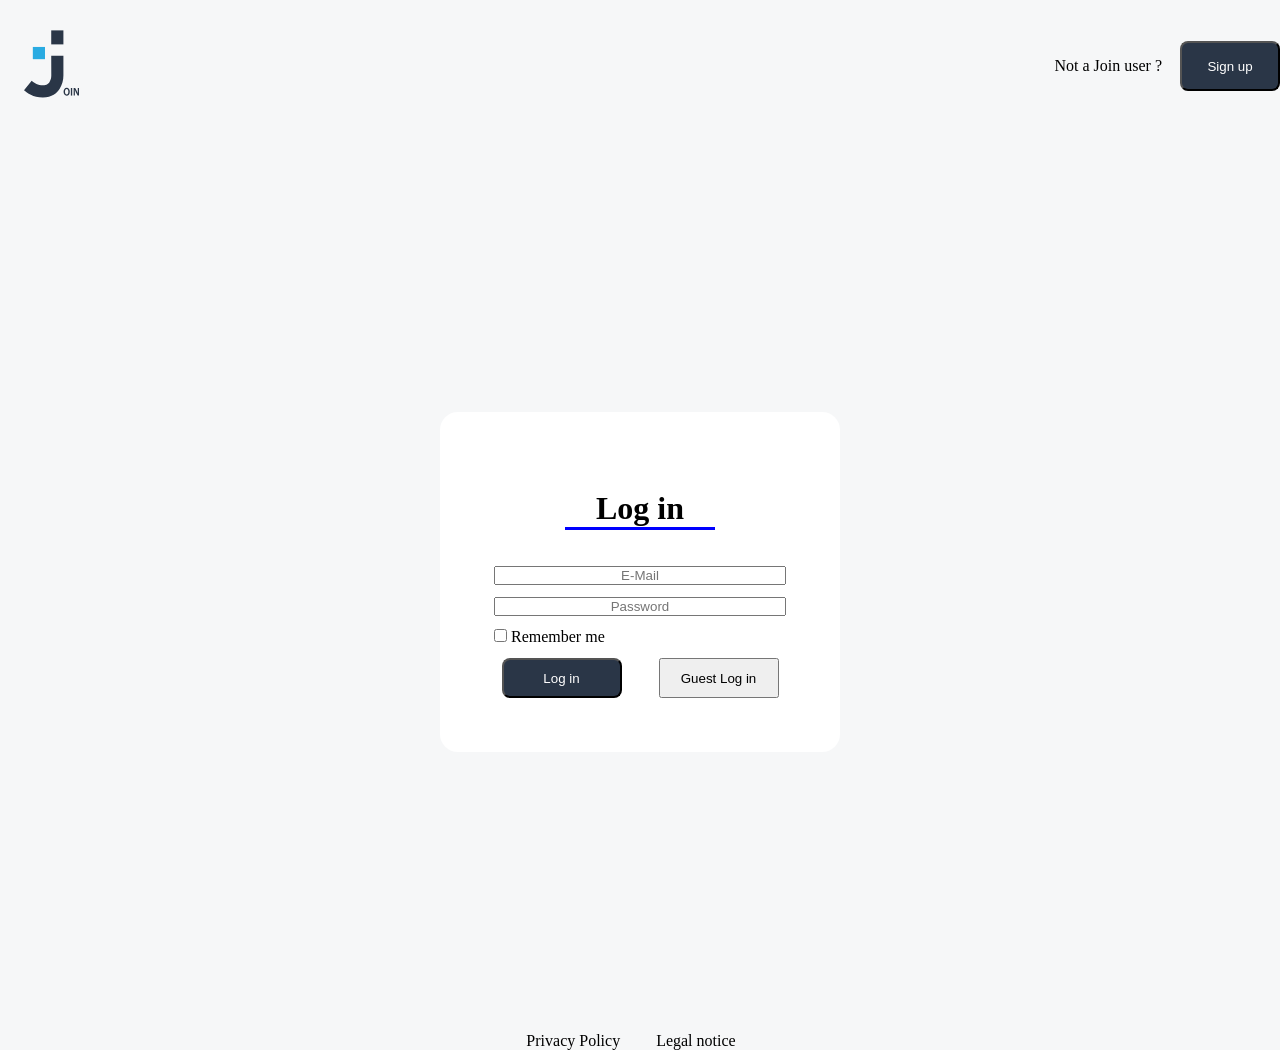
==== index.html @ 878d8b1f "Finish the login page style" ====
<!DOCTYPE html>
<html lang="en">

<head>
    <meta charset="UTF-8">
    <meta name="viewport" content="width=device-width, initial-scale=1.0">
    <title>Join</title>
    <link rel="shortcut icon" href="./assets/icon/icon.svg" type="image/x-icon">
    <link rel="stylesheet" href="./styles/style.css">
    <link rel="stylesheet" href="./styles/base.css">
    <link rel="stylesheet" href="./styles/flexbox.css">
    <link rel="stylesheet" href="./styles/pages/login.css">
    <link rel="stylesheet" href="./styles/media_query.css">
    <script src="./scripts/template.js"></script>
    <script src="./scripts/script.js"></script>
</head>

<body onload="init()">
    <header id="header"></header>
    <main class="d_flex_c">
        <div>
            <div class="formDiv">
                <form class="text-center login-form w-100">
                    <div class="d_flex_c" style="padding: 24px;">
                        <div style="width: 150px;">
                            <h1>Log in</h1>
                            <div class="separator"></div>
                        </div>
                    </div>
                    <div id="email" class="d_flex">
                        <input type="email" placeholder="E-Mail" class="text-center w-100">
                        <img src="" alt="">
                    </div>
                    <div id="password" class="d_flex">
                        <input type="password" placeholder="Password" class="text-center w-100">
                        <img src="" alt="">
                    </div>
                    <div id="checkboxContainer" style="text-align: initial;">
                        <input type="checkbox">
                        <span>Remember me</span>
                    </div>
                    <div class="buttonDiv">
                        <button onclick="loginUser()" class="button bg-blue color-white sign-up">Log in</button>
                        <button onclick="guestLogin()" class="button">Guest Log in</button>
                    </div>
                </form>
                <div class="hiddenMin d_flex notUser" style="padding-top: 24px;">
                    <a><span>Not a Join user ?</span></a> 
                    <button class="bg-blue color-white sign-up">Sign up</button>
                </div>
            </div>
        </div>
    </main>
    <footer id="footer"></footer>
</body>
</html>
---- styles/style.css ----
/* STYLE FOR TEMPLATES */
header {
    display: flex;
    justify-content: space-between;
    align-items: center;
}

.join-icon {
    width: 55px;
    height: 80px;
    margin: 24px;
}

.sign-in {
    align-items: center;
    gap: 18px;
}

.sign-up {
    height: 50px;
    border-radius: 8px;
    width: 100px;
    color: #fff;
    background-color: #2a3647;
}

.button {
    width: 120px;
    height: 40px;
}

.formDiv {
    width: 400px;
}
---- styles/base.css ----
* {
  padding: 0;
  margin: 0;
  box-sizing: border-box;
}

body {
  background-color: #f6f7f8;
}

main {
  align-items: center;
  height: 100vh;
  flex-direction: column;
  gap: 36px;
}

.bg-blue {
  background-color: #2a3647;
}

.color-white {
  color: white;
}

.text-center {
  text-align: center;
}

.w-100 {
  width: 100%;
}
---- styles/flexbox.css ----
.d_flex {
  display: flex;
}

.d_flex_c {
  display: flex;
  justify-content: center;
}
---- styles/pages/login.css ----
.buttonDiv {
  display: flex;
  justify-content: space-around;
  gap: 22px;
}

.login-form {
  width: 100%;
  display: flex;
  flex-direction: column;
  gap: 12px;
  background-color: #ffffff;
  padding: 54px;
  border-radius: 18px;
}

.input {
    width: 100%;
    text-align: center;
  }

.button {
  width: 120px;
  height: 40px;
}

.formDiv {
  width: 400px;
}

.separator {
  height: 3px;
  background-color: blue;
}

.notUser {
  padding-top: 24px;
  align-items: center;
  gap: 14px;
}
---- styles/media_query.css ----
@media (max-width: 600px) {
    .hidden {
        display: none !important;
    }
    .buttonDiv {
        flex-direction: column;
        align-items: center;
    }
    .formDiv {
        display: flex;
        flex-direction: column;
        align-items: center;
        width: 100%;
    }
}

@media (min-width: 600px) {
    .hiddenMin {
        display: none !important;
    }
}
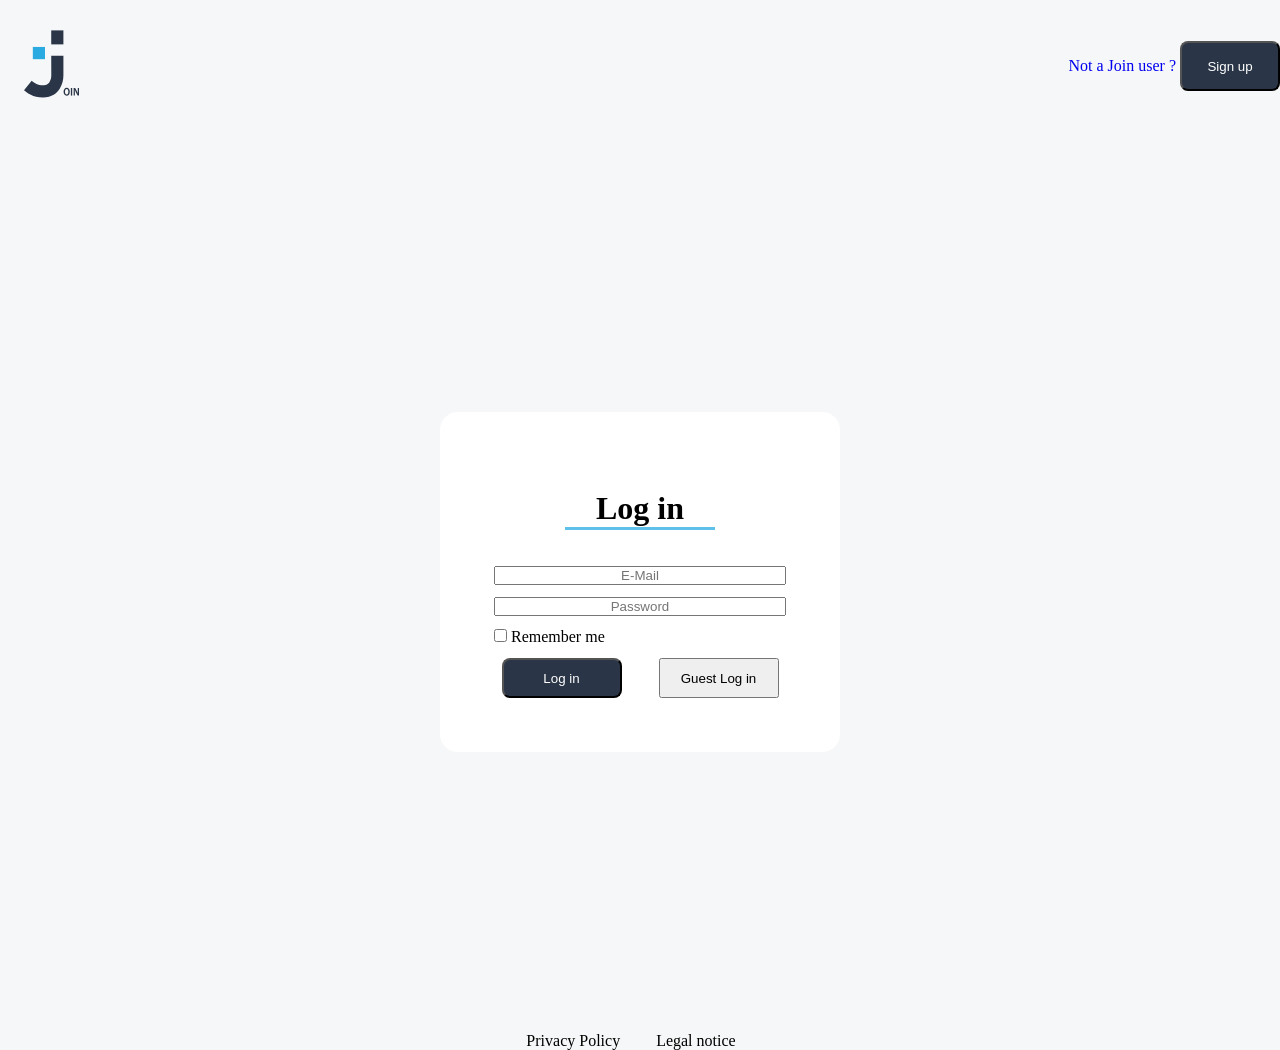
==== commit cf3a2540: "Add the sign_up page and linked the pages" ====
--- a/index.html
+++ b/index.html
@@ -11,12 +11,21 @@
     <link rel="stylesheet" href="./styles/flexbox.css">
     <link rel="stylesheet" href="./styles/pages/login.css">
     <link rel="stylesheet" href="./styles/media_query.css">
-    <script src="./scripts/template.js"></script>
     <script src="./scripts/script.js"></script>
 </head>
 
 <body onload="init()">
-    <header id="header"></header>
+    <header>
+        <div>
+            <img src="./assets/icon/icon.svg" class="join-icon" alt="Join">
+        </div>
+        <div class="d_flex_c sign-in hidden">
+            <a href="./pages/sign_up.html">
+              <span>Not a Join user ?</span>
+              <button class="sign-up"">Sign up</button>
+            </a>
+        </div>
+    </header>
     <main class="d_flex_c">
         <div>
             <div class="formDiv">
@@ -51,6 +60,11 @@
             </div>
         </div>
     </main>
-    <footer id="footer"></footer>
+    <footer>
+        <div class="d_flex_c sign-in">
+            <a><span>Privacy Policy</span><a>
+            <a><span>Legal notice</span><a>
+        </div>
+    </footer>
 </body>
 </html>
--- a/styles/base.css
+++ b/styles/base.css
@@ -1,32 +1,33 @@
 * {
-  padding: 0;
-  margin: 0;
-  box-sizing: border-box;
+    padding: 0;
+    margin: 0;
+    box-sizing: border-box;
+    text-decoration: none;
 }
 
 body {
-  background-color: #f6f7f8;
+    background-color: #f6f7f8;
 }
 
 main {
-  align-items: center;
-  height: 100vh;
-  flex-direction: column;
-  gap: 36px;
+    align-items: center;
+    height: 100vh;
+    flex-direction: column;
+    gap: 36px;
 }
 
 .bg-blue {
-  background-color: #2a3647;
+    background-color: #2a3647;
 }
 
 .color-white {
-  color: white;
+    color: white;
 }
 
 .text-center {
-  text-align: center;
+    text-align: center;
 }
 
 .w-100 {
-  width: 100%;
+    width: 100%;
 }
--- a/styles/pages/login.css
+++ b/styles/pages/login.css
@@ -30,7 +30,7 @@
 
 .separator {
   height: 3px;
-  background-color: blue;
+  background-color: #5fc0e9;
 }
 
 .notUser {
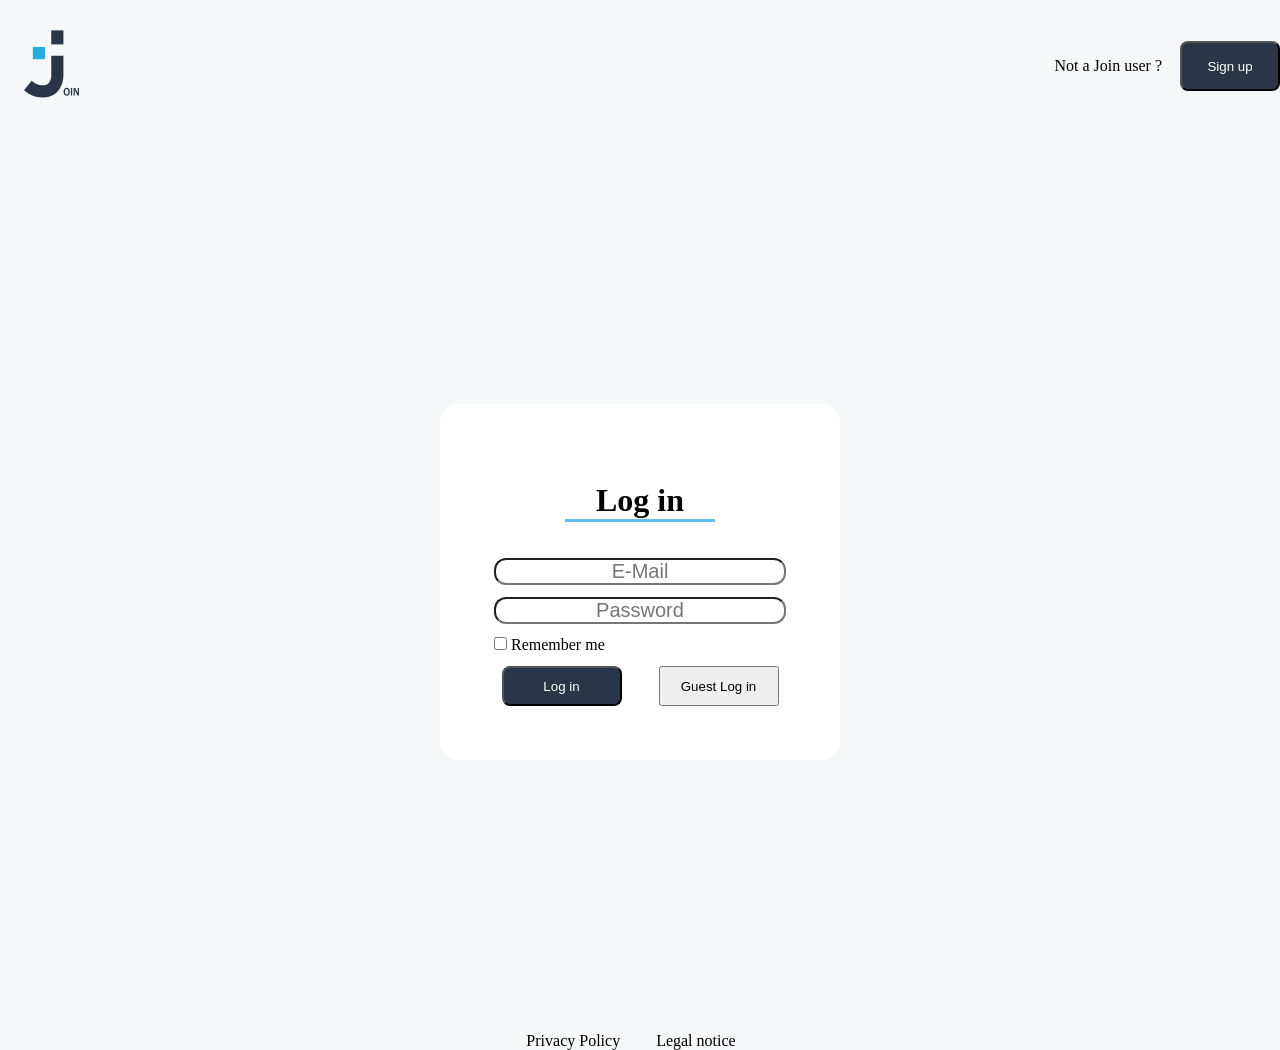
==== commit 9e3193c6: "Add the board.html and the sidebar menu" ====
--- a/index.html
+++ b/index.html
@@ -14,14 +14,14 @@
     <script src="./scripts/script.js"></script>
 </head>
 
-<body onload="init()">
+<body>
     <header>
         <div>
             <img src="./assets/icon/icon.svg" class="join-icon" alt="Join">
         </div>
         <div class="d_flex_c sign-in hidden">
+            <span>Not a Join user ?</span>
             <a href="./pages/sign_up.html">
-              <span>Not a Join user ?</span>
               <button class="sign-up"">Sign up</button>
             </a>
         </div>
@@ -37,11 +37,11 @@
                         </div>
                     </div>
                     <div id="email" class="d_flex">
-                        <input type="email" placeholder="E-Mail" class="text-center w-100">
+                        <input type="email" placeholder="E-Mail" class="text-center w-100 input-font">
                         <img src="" alt="">
                     </div>
                     <div id="password" class="d_flex">
-                        <input type="password" placeholder="Password" class="text-center w-100">
+                        <input type="password" placeholder="Password" class="text-center w-100 input-font">
                         <img src="" alt="">
                     </div>
                     <div id="checkboxContainer" style="text-align: initial;">
--- a/styles/base.css
+++ b/styles/base.css
@@ -30,4 +30,9 @@
 
 .w-100 {
     width: 100%;
+}
+
+.input-font {
+    font-size: 20px;
+    border-radius: 12px;
 }
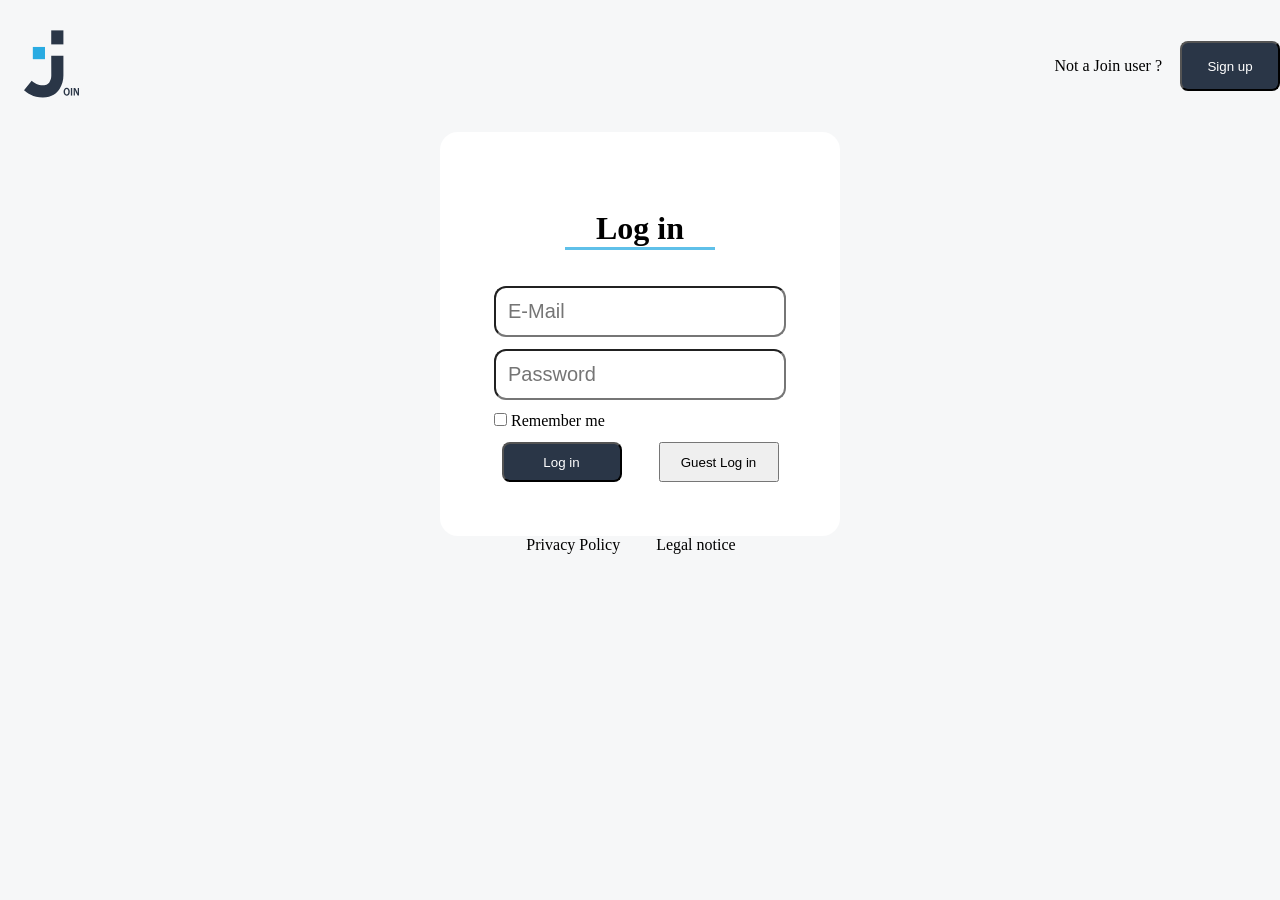
==== commit 63701d0c: "The add task page is in work by snowcoder404 please do not change this file" ====
--- a/index.html
+++ b/index.html
@@ -22,7 +22,7 @@
         <div class="d_flex_c sign-in hidden">
             <span>Not a Join user ?</span>
             <a href="./pages/sign_up.html">
-              <button class="sign-up"">Sign up</button>
+              <button class="sign-up">Sign up</button>
             </a>
         </div>
     </header>
@@ -37,11 +37,11 @@
                         </div>
                     </div>
                     <div id="email" class="d_flex">
-                        <input type="email" placeholder="E-Mail" class="text-center w-100 input-font">
+                        <input type="email" placeholder="E-Mail" class="w-100 input-font">
                         <img src="" alt="">
                     </div>
                     <div id="password" class="d_flex">
-                        <input type="password" placeholder="Password" class="text-center w-100 input-font">
+                        <input type="password" placeholder="Password" class="w-100 input-font">
                         <img src="" alt="">
                     </div>
                     <div id="checkboxContainer" style="text-align: initial;">
@@ -54,8 +54,10 @@
                     </div>
                 </form>
                 <div class="hiddenMin d_flex notUser" style="padding-top: 24px;">
-                    <a><span>Not a Join user ?</span></a> 
-                    <button class="bg-blue color-white sign-up">Sign up</button>
+                    <span>Not a Join user ?</span> 
+                    <a href="./pages/sign_up.html">
+                        <button class="bg-blue color-white sign-up">Sign up</button>
+                    </a>
                 </div>
             </div>
         </div>
--- a/styles/style.css
+++ b/styles/style.css
@@ -3,6 +3,13 @@
     display: flex;
     justify-content: space-between;
     align-items: center;
+}
+
+.main {
+    align-items: center;
+    height: 100vh;
+    flex-direction: column;
+    gap: 36px;
 }
 
 .join-icon {
--- a/styles/base.css
+++ b/styles/base.css
@@ -7,13 +7,6 @@
 
 body {
     background-color: #f6f7f8;
-}
-
-main {
-    align-items: center;
-    height: 100vh;
-    flex-direction: column;
-    gap: 36px;
 }
 
 .bg-blue {
@@ -35,4 +28,5 @@
 .input-font {
     font-size: 20px;
     border-radius: 12px;
+    padding: 12px;
 }
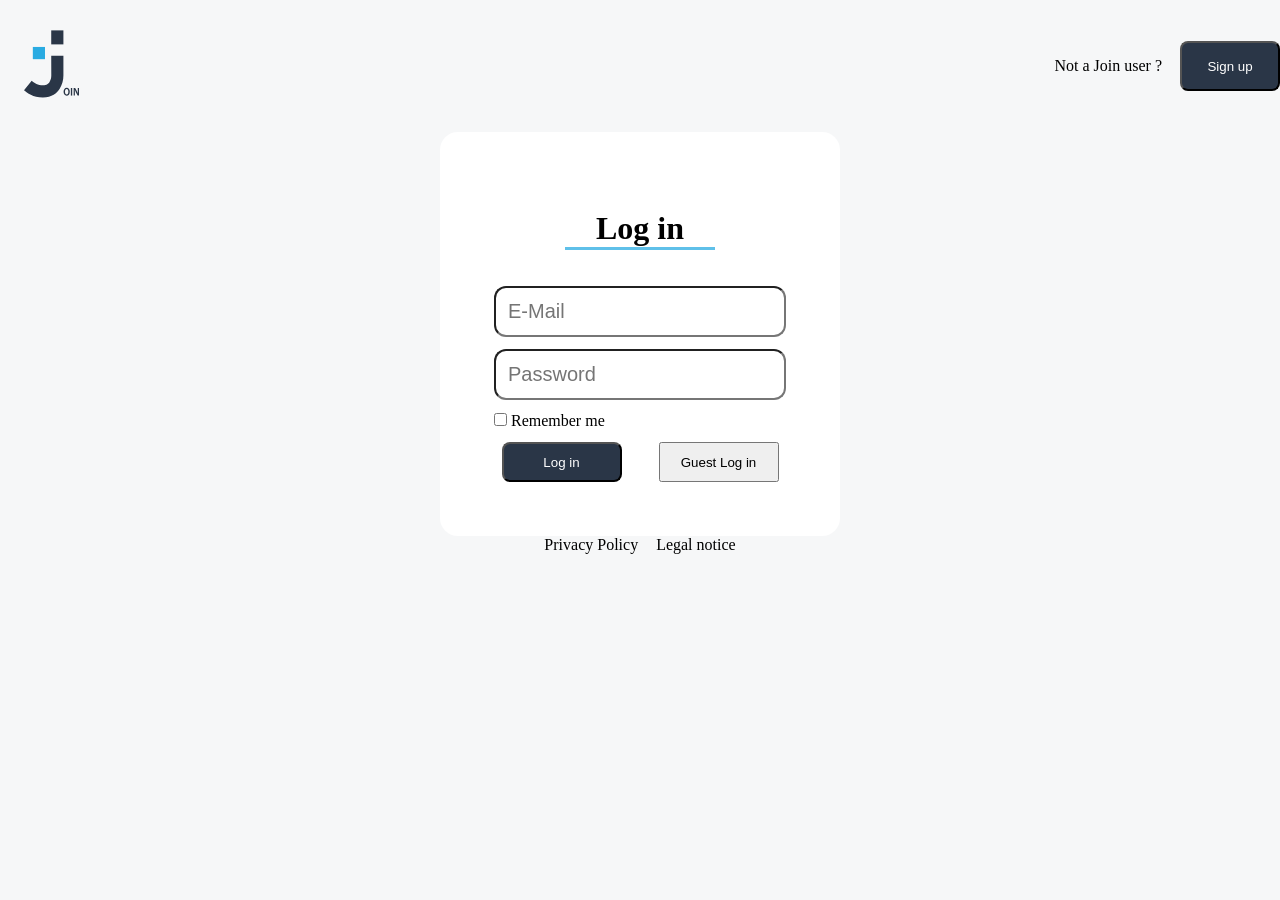
==== commit bed79fbc: "The add task page is in work by snowcoder404 please do not change this file" ====
--- a/index.html
+++ b/index.html
@@ -64,8 +64,8 @@
     </main>
     <footer>
         <div class="d_flex_c sign-in">
-            <a><span>Privacy Policy</span><a>
-            <a><span>Legal notice</span><a>
+            <a><span>Privacy Policy</span></a>
+            <a><span>Legal notice</span></a>
         </div>
     </footer>
 </body>
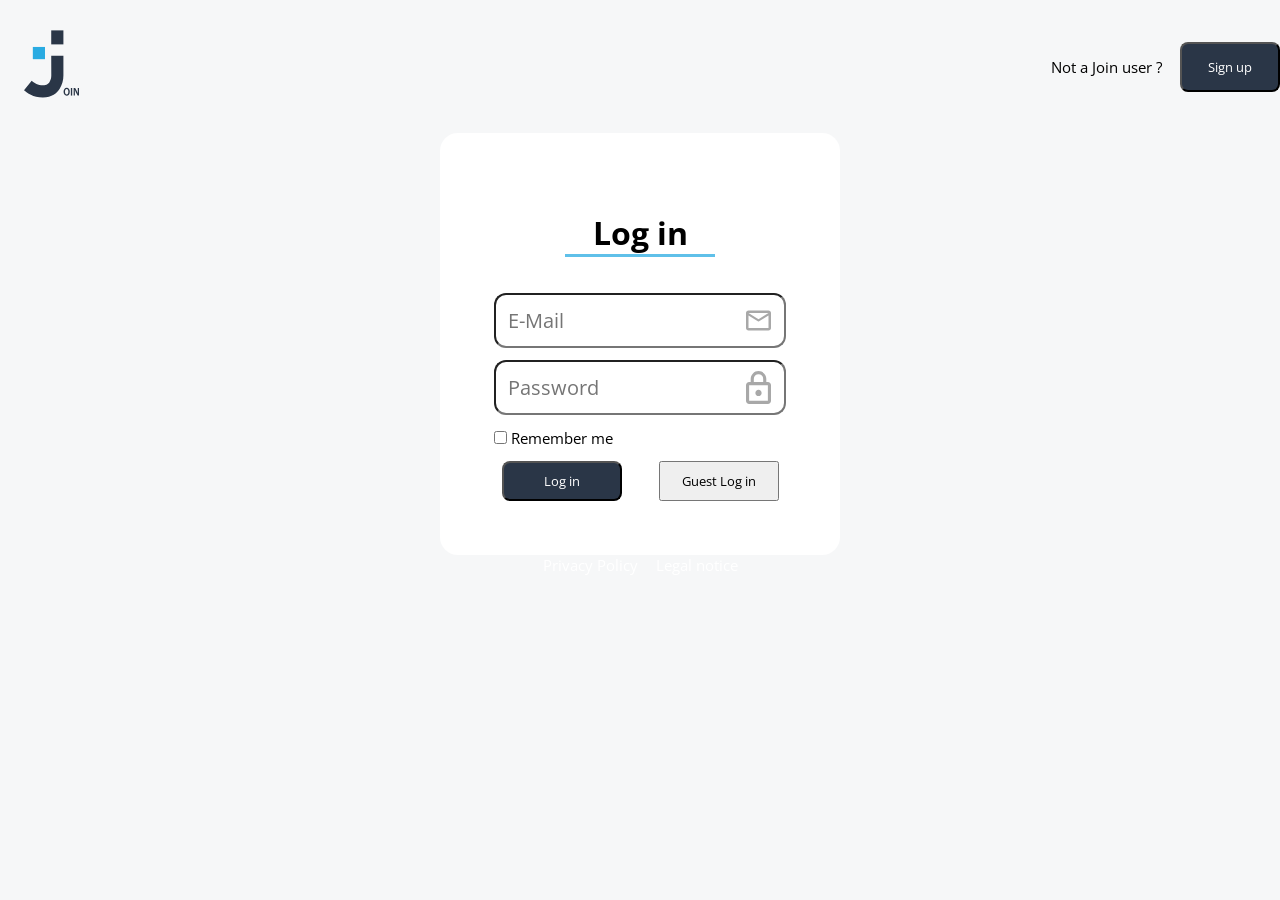
==== commit 6bf333aa: "Add the mail und password logo in the login page." ====
--- a/index.html
+++ b/index.html
@@ -37,12 +37,12 @@
                         </div>
                     </div>
                     <div id="email" class="d_flex">
-                        <input type="email" placeholder="E-Mail" class="w-100 input-font">
-                        <img src="" alt="">
+                        <input type="email" placeholder="E-Mail" class="w-100 input-font" required>
+                        <img src="./assets/img/mail.svg" alt="E-Mail" class="sign-up-image">
                     </div>
                     <div id="password" class="d_flex">
-                        <input type="password" placeholder="Password" class="w-100 input-font">
-                        <img src="" alt="">
+                        <input type="password" placeholder="Password" class="w-100 input-font" required>
+                        <img src="./assets/img/lock.svg" alt="password" class="sign-up-image">
                     </div>
                     <div id="checkboxContainer" style="text-align: initial;">
                         <input type="checkbox">
--- a/styles/style.css
+++ b/styles/style.css
@@ -1,41 +1,152 @@
 /* STYLE FOR TEMPLATES */
+
+/* hat sich mit dem header style aus base.css gegenseitig geblockt */
+
+/* .header {
+  display: flex;
+  justify-content: center;
+  align-items: center;
+  position: absolute;
+  top: 0;
+  width: 100%;
+  height: 110px;
+} */
+
+/* DO NOT CHANGE ANYTHING */
 header {
-    display: flex;
-    justify-content: space-between;
-    align-items: center;
+  width: 100%;
+  display: flex;
+  justify-content: space-between;
+
+  .logo-black {
+    display: none;
+  }
 }
 
-.main {
-    align-items: center;
-    height: 100vh;
-    flex-direction: column;
-    gap: 36px;
+/* DO NOT CHANGE ANYTHING */
+.header-menu-button {
+  height: 50px;
+  width: 50px;
+  border-radius: 24px;
 }
 
 .join-icon {
-    width: 55px;
-    height: 80px;
-    margin: 24px;
+  width: 55px;
+  height: 80px;
+  margin: 24px;
 }
 
 .sign-in {
-    align-items: center;
-    gap: 18px;
+  align-items: center;
+  gap: 18px;
 }
 
 .sign-up {
-    height: 50px;
-    border-radius: 8px;
-    width: 100px;
-    color: #fff;
-    background-color: #2a3647;
+  height: 50px;
+  border-radius: 8px;
+  width: 100px;
+  color: #fff;
+  background-color: #2a3647;
+}
+
+.sign-up-image {
+  margin: -40px;
 }
 
 .button {
-    width: 120px;
-    height: 40px;
+  width: 120px;
+  height: 40px;
 }
 
 .formDiv {
-    width: 400px;
-}+  width: 400px;
+}
+
+/* SIDEBAR STYLE FOR ALL PAGES */
+/* DO NOT CHANGE ANYTHING */
+.sidebar {
+  position: relative;
+  padding: 64px 0;
+  background-color: #2a3647;
+  width: 300px;
+  height: 100vh;
+  display: flex;
+  flex-direction: column;
+  align-items: center;
+
+  span {
+    display: flex;
+    align-items: center;
+    column-gap: 1.2rem;
+    width: 100px;
+    white-space: nowrap;
+    font-size: 20px;
+    font-weight: bold;
+
+    img {
+      width: 25px;
+    }
+  }
+}
+
+img {
+  width: 25px;
+}
+
+span {
+  font-size: 15px;
+}
+
+.navigation {
+  display: flex;
+  align-items: center;
+  flex-direction: column;
+  margin-top: 8rem;
+  width: 100%;
+
+  & > div {
+    display: flex;
+    align-items: center;
+    justify-content: center;
+    width: 100%;
+    height: 50px;
+    margin-top: 0.8rem;
+  }
+}
+
+.active {
+  background-color: #091931;
+}
+
+.no-active {
+  background-color: unset;
+}
+
+.no-active:hover {
+  background-color: rgba(255, 255, 255, 0.1);
+}
+
+.logo {
+  width: 80px;
+}
+
+a {
+  color: #fff;
+  font-size: 15px;
+}
+
+.privacy-container {
+  display: flex;
+  flex-direction: column;
+  position: absolute;
+  row-gap: 1.2rem;
+  bottom: 7%;
+
+  a {
+    color: #cdcdcd;
+
+    &:hover {
+      color: #29abe2;
+    }
+  }
+}
--- a/styles/base.css
+++ b/styles/base.css
@@ -1,32 +1,190 @@
+@import url('https://fonts.googleapis.com/css2?family=Open+Sans:ital,wght@0,300..800;1,300..800&display=swap');
+
 * {
-    padding: 0;
-    margin: 0;
-    box-sizing: border-box;
-    text-decoration: none;
+  padding: 0;
+  margin: 0;
+  box-sizing: border-box;
+  text-decoration: none;
 }
 
 body {
-    background-color: #f6f7f8;
+  background-color: #f6f7f8;
+  font-family: 'Open Sans', sans-serif;
+  display: flex;
+}
+
+input,
+button {
+  font-family: inherit;
+}
+
+/* DO NOT CHANGE ANYTHING */
+.app-main {
+  width: calc(100% - 230px);
+  height: 100vh;
+  overflow: scroll;
+  overflow-x: hidden;
+  display: flex;
+  flex-direction: column;
+
+  header {
+    display: flex;
+    justify-content: space-between;
+    align-items: center;
+    position: absolute;
+
+    position: relative;
+    width: 100%;
+    min-height: 100px;
+    background-color: #fff;
+    box-shadow: 0px 4px 4px 0px #0000001a;
+    padding: 0 5.2rem;
+
+    .profile {
+      display: flex;
+      align-items: center;
+      column-gap: 0.8rem;
+
+      span {
+        display: flex;
+        justify-content: center;
+        align-items: center;
+        border: 3px solid #2a3647;
+        width: 50px;
+        height: 50px;
+        color: #29abe2;
+        border-radius: 50%;
+        font-size: 1.2rem;
+        cursor: pointer;
+        user-select: none;
+
+        &:hover {
+          background-color: #f6f7f8;
+        }
+      }
+
+      .help-icon {
+        cursor: pointer;
+
+        &:hover {
+          transform: scale(1.1);
+        }
+      }
+    }
+
+    .header-menu {
+      width: 140px;
+      position: absolute;
+      right: 2%;
+      bottom: 0;
+      transform: translateY(100%);
+      background-color: #2a3647;
+      border-radius: 20px 0 20px 20px;
+      padding: 0.8rem 0;
+      display: none;
+      flex-direction: column;
+
+      a {
+        width: 100%;
+        height: 40px;
+        text-decoration: none;
+        color: #a4a7ac;
+        white-space: nowrap;
+        display: flex;
+        align-items: center;
+        justify-content: center;
+
+        &:hover {
+          background-color: #39485e;
+        }
+      }
+    }
+  }
+
+  .container {
+    margin: 100px 90px;
+  }
 }
 
 .bg-blue {
-    background-color: #2a3647;
+  background-color: #2a3647;
+}
+
+.bg-light-blue {
+  background-color: #29abe2;
+}
+
+.bg-orange {
+  background-color: #ff7a00;
+}
+
+.bg-turquoise {
+  background-color: #1fd7c1;
+}
+
+.bg-violet {
+  background-color: #462f8a;
+}
+
+.bg-pink {
+  background-color: #fc71ff;
+}
+
+.bg-violet-light {
+  background-color: #9327ff;
+}
+
+.bg-violet-light-2 {
+  background-color: #6e52ff;
+}
+
+.bg-dark-blue {
+  background-color: #0038ff;
+}
+
+.bg-orange-dark {
+  background-color: #ff4646;
 }
 
 .color-white {
-    color: white;
+  color: white;
+}
+
+.color-blue {
+  color: #2a3647;
+}
+
+.color-light-blue {
+  background-color: rgb(41, 171, 226);
+}
+
+.color-red {
+  color: red;
 }
 
 .text-center {
-    text-align: center;
+  text-align: center;
 }
 
 .w-100 {
-    width: 100%;
+  width: 100%;
+}
+
+.h-34 {
+  height: 34px;
+}
+
+.g_12 {
+  gap: 12px;
 }
 
 .input-font {
-    font-size: 20px;
-    border-radius: 12px;
-    padding: 12px;
-}+  font-size: 20px;
+  border-radius: 12px;
+  padding: 12px;
+}
+
+.show-element {
+  display: flex !important;
+}
+
--- a/styles/flexbox.css
+++ b/styles/flexbox.css
@@ -2,7 +2,26 @@
   display: flex;
 }
 
+.d_none {
+  display: none;
+}
+
 .d_flex_c {
+    display: flex;
+    justify-content: center;
+}
+
+.d_flex_c_c {
   display: flex;
-  justify-content: center;
+  align-items: center;
 }
+
+.d_flex_row {
+  display: flex;
+  flex-direction: row;
+}
+
+.d_flex_column {
+  display: flex;
+  flex-direction: column;
+}
--- a/styles/pages/login.css
+++ b/styles/pages/login.css
@@ -1,3 +1,7 @@
+body {
+  display: block !important;
+}
+
 .buttonDiv {
   display: flex;
   justify-content: space-around;
--- a/styles/media_query.css
+++ b/styles/media_query.css
@@ -1,21 +1,356 @@
 @media (max-width: 600px) {
-    .hidden {
-        display: none !important;
-    }
-    .buttonDiv {
-        flex-direction: column;
-        align-items: center;
-    }
-    .formDiv {
-        display: flex;
-        flex-direction: column;
-        align-items: center;
-        width: 100%;
-    }
+  .hidden {
+    display: none !important;
+  }
+
+  .buttonDiv {
+    flex-direction: column;
+    align-items: center;
+  }
+
+  .formDiv {
+    display: flex;
+    flex-direction: column;
+    align-items: center;
+    width: 100%;
+  }
 }
 
 @media (min-width: 600px) {
-    .hiddenMin {
-        display: none !important;
-    }
-}+  .hiddenMin {
+    display: none !important;
+  }
+}
+
+/** SIDEBAR QUERIES ** */
+
+@media (max-width: 1250px) {
+  .app-main {
+    width: calc(100% - 200px);
+
+    .header {
+      padding: 0 3.2rem;
+
+      h1 {
+        font-size: 30px;
+      }
+    }
+  }
+
+  .sidebar {
+    width: 200px;
+
+    span {
+      font-size: 15px;
+    }
+
+    a img:not(.logo) {
+      width: 22px;
+      height: 22px;
+    }
+  }
+}
+
+@media (max-width: 900px) {
+  .body {
+    display: flex;
+    align-items: center;
+    flex-direction: column-reverse;
+  }
+
+  .app-main {
+    width: 100%;
+    height: calc(100vh - 100px);
+
+    .header {
+      justify-content: space-between;
+      padding: 0 1.2rem;
+
+      h1 {
+        font-size: 24px;
+      }
+    }
+
+    .container {
+      margin-bottom: 0;
+    }
+  }
+
+  .sidebar {
+    position: absolute;
+    bottom: 0;
+    width: 100%;
+    height: 90px;
+    flex-direction: row;
+    align-items: center;
+    column-gap: 1.2rem;
+
+    .logo {
+      margin-left: 1.2rem;
+      margin-right: 1rem;
+      width: 60px;
+      transform: translateY(8px);
+    }
+
+    .navigation {
+      flex-direction: row;
+      justify-content: space-between;
+      margin-top: 0;
+      padding: 0 1.2rem;
+
+      &>div {
+        width: 100px;
+        height: fit-content;
+        padding: 1.2rem 0;
+        border-radius: 25px;
+
+        a {
+          align-items: center;
+          flex-direction: column;
+
+          span {
+            width: fit-content;
+          }
+        }
+      }
+    }
+
+    .privacy-container {
+      display: none;
+    }
+  }
+}
+
+@media (max-width: 550px) {
+  .sidebar {
+    position: absolute;
+    bottom: 0;
+    width: 100%;
+    height: 90px;
+    flex-direction: row;
+    align-items: center;
+    column-gap: 1.2rem;
+
+    &>a {
+      display: none;
+    }
+
+    .navigation {
+      padding: 0.4rem;
+
+      &>div {
+        padding: 0.8rem 0.4rem;
+
+        a {
+          font-size: 12px;
+
+          span {
+            font-size: 14px;
+          }
+        }
+      }
+    }
+  }
+
+  .header {
+    .logo-black {
+      width: 50px;
+
+      display: block;
+    }
+
+    h1 {
+      display: none;
+    }
+  }
+}
+
+/* ** SUMMARY PAGE QUERIES ** */
+
+@media (max-width: 1300px) {
+  .summary_and_greeting_div {
+    flex-direction: column-reverse;
+  }
+
+  .app-main {
+    align-items: center;
+  }
+
+  .greeting_div {
+    margin-bottom: 32px;
+  }
+
+  .greeting_div {
+    margin-bottom: 32px;
+  }
+}
+
+@media (max-width: 900px) {
+  .page_title_div {
+    flex-direction: column;
+    width: 223px;
+    height: 104px;
+    gap: 16px;
+  }
+
+  .title {
+    height: 56px;
+    width: 203px;
+    font-size: 47px;
+  }
+
+  .seperator_and_title_second {
+    flex-direction: column-reverse;
+  }
+
+  .title_second {
+    height: 24px;
+    width: 223px;
+
+    font-weight: 400;
+    font-size: 20px;
+  }
+
+  .vertical_seperator_blue {
+    height: 0px;
+    width: 90px;
+    align-self: self-start;
+  }
+
+  .greeting_div {
+    display: none;
+  }
+
+  .todo_and_done {
+    width: 396px;
+    height: 110px;
+    border-radius: 20px;
+  }
+
+  .todo-done_div {
+    width: 186px;
+    height: 110px;
+    border-radius: 20px;
+    padding: 38px 19px;
+    gap: 10px;
+
+    img {
+      height: 40px;
+      width: 40px;
+    }
+  }
+
+  .number_and_name {
+    width: 40px;
+    height: 73px;
+  }
+
+  .urgent_todos_div {
+    width: 396px;
+    height: 110px;
+    border-radius: 20px;
+    gap: 20px;
+  }
+
+  .urgent_todo {
+    width: 108px;
+    height: 73px;
+    gap: 18px;
+
+    img {
+      width: 40px;
+      height: 40px;
+    }
+  }
+
+  .vertical_seperator_gray {
+    height: 68px;
+  }
+
+  .datum_and_info {
+    width: 135px;
+    height: 44px;
+    gap: 8px;
+  }
+
+  .all_task_div {
+    display: flex;
+    flex-direction: row;
+    justify-content: space-between;
+    height: 116px;
+    width: 396px;
+  }
+
+  .task_div {
+    height: 116px;
+    width: 116px;
+    border-radius: 20px;
+    padding-top: 25px;
+    padding-bottom: 25px;
+    gap: 13px;
+}
+}
+
+/** Task QUERIES ** */
+
+@media (max-width: 1150px) {
+  .separator-max {
+    display: none !important;
+  }
+  .main-div {
+    flex-direction: column;
+    align-items: center;
+  }
+
+  .media-w-300 {
+    width: 300px;
+  }
+
+  .buttonTaskDiv {
+    flex-direction: column;
+    align-items: center;
+  }
+
+  #required-field-big {
+    display: none !important;
+  }
+}
+
+@media (min-width: 1150px) {
+  #required-field {
+    display: none !important;
+  }
+}
+
+@media (max-width: 600px) {
+
+  /* #sidebar {
+      display: none !important;
+  } */
+  .add-task-main {
+    align-items: center;
+    height: 100vh;
+  }
+
+  .hidden {
+    display: none !important;
+  }
+
+  .buttonDiv {
+    flex-direction: column;
+    align-items: center;
+  }
+
+  .formDiv {
+    display: flex;
+    flex-direction: column;
+    align-items: center;
+    width: 100%;
+  }
+}
+
+@media (min-width: 600px) {
+  .hiddenMin {
+    display: none !important;
+  }
+}
